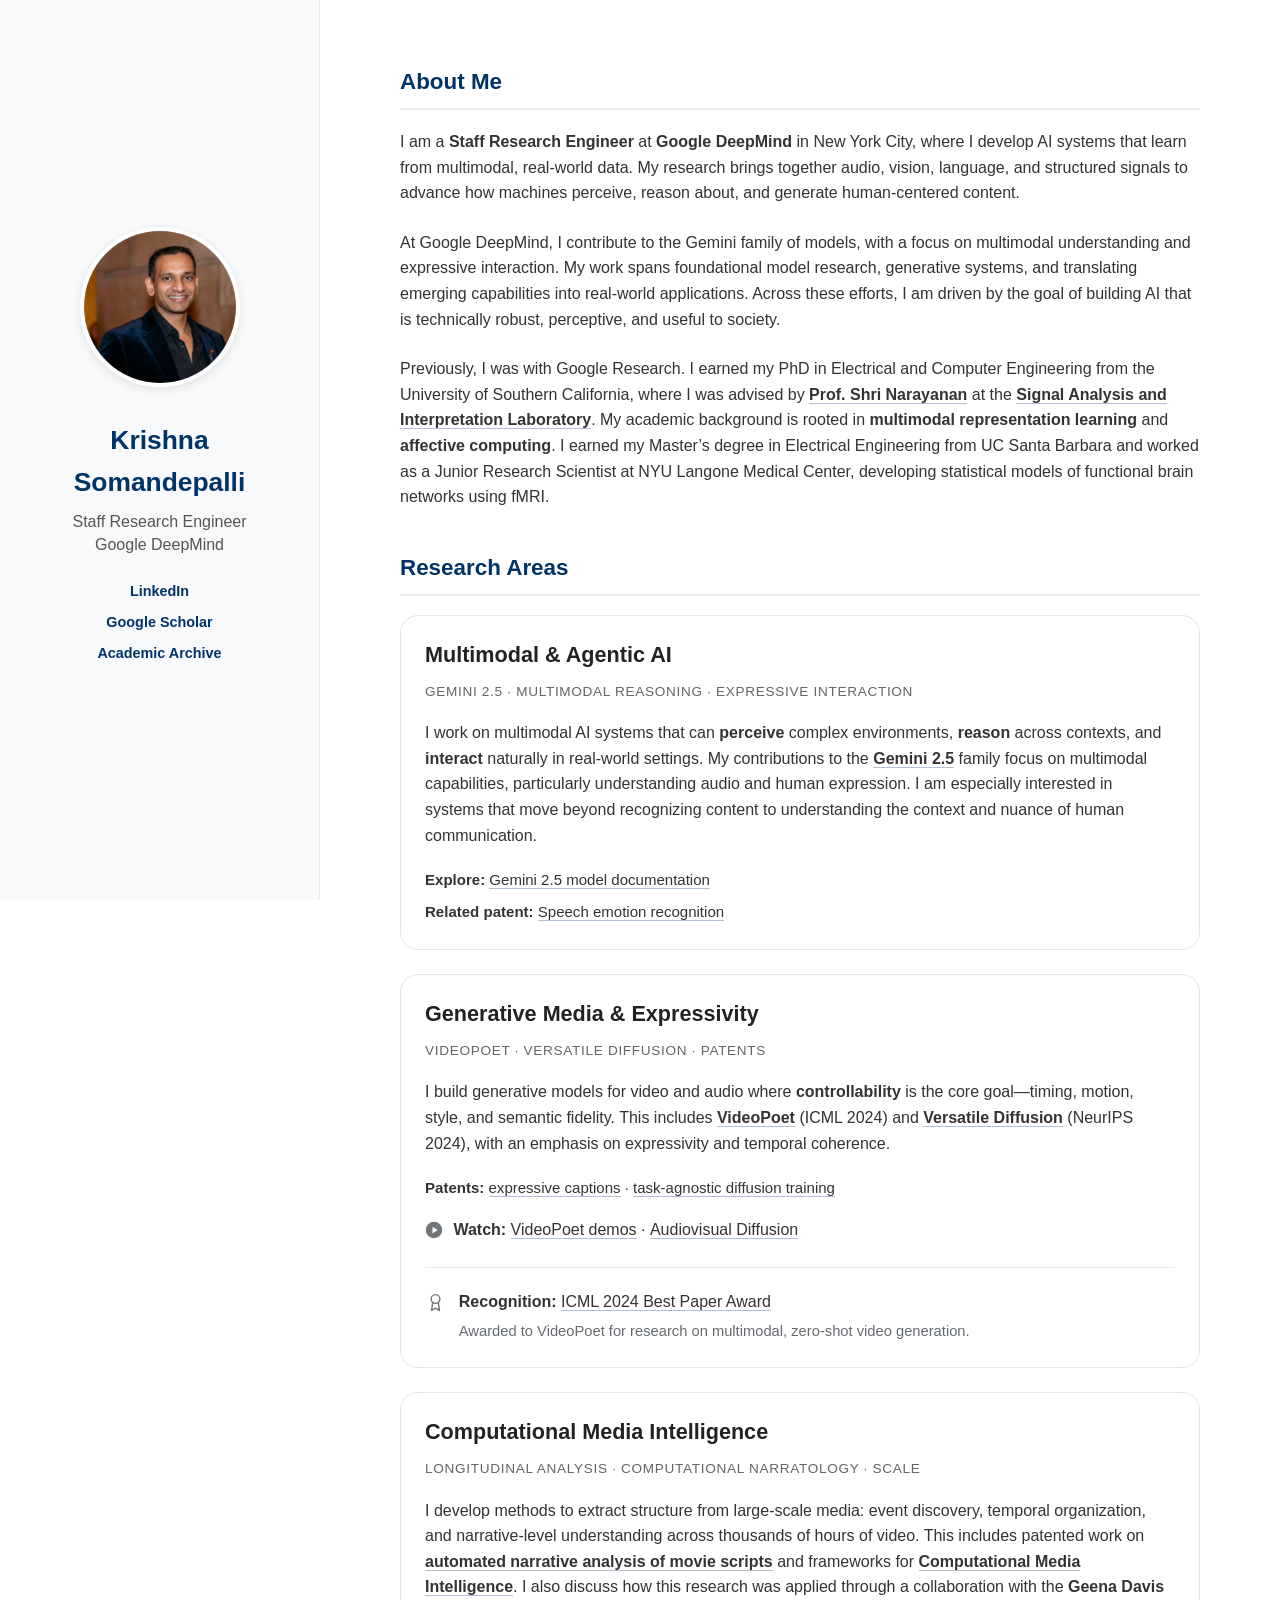
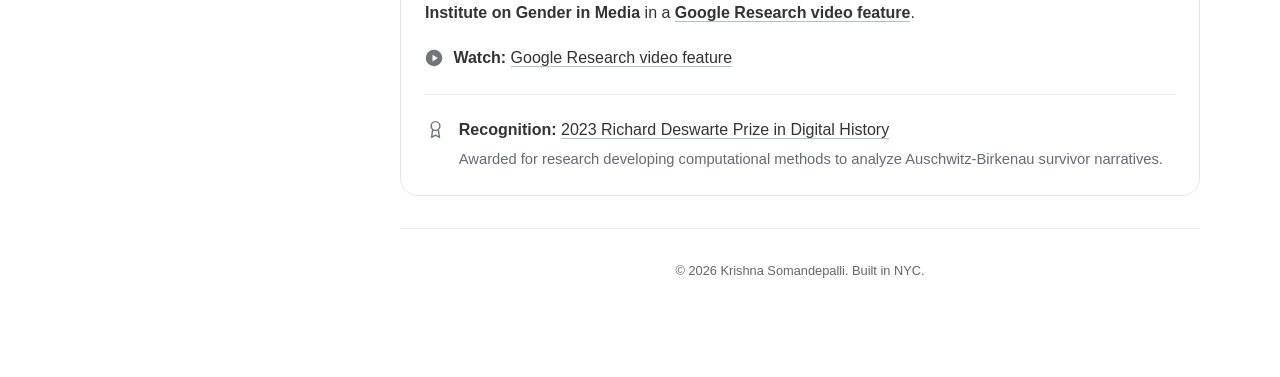
==== index.html @ b29ce189 "Fix mobile sidebar role and organization centering" ====
<!DOCTYPE html>
<html lang="en">
<head>
    <meta charset="UTF-8">
    <meta name="viewport" content="width=device-width, initial-scale=1.0">
    <meta name="description" content="Staff Research Engineer at Google DeepMind researching multimodal AI, expressive audio, generative media, and human-centered machine learning.">
    <link rel="canonical" href="https://krishnasomandepalli.com/">
    <meta property="og:title" content="Krishna Somandepalli | Staff Research Engineer, Google DeepMind">
    <meta property="og:description" content="Staff Research Engineer at Google DeepMind researching multimodal AI, expressive audio, generative media, and human-centered machine learning.">
    <meta property="og:image" content="https://krishnasomandepalli.com/IMG_2799.jpeg">
    <meta property="og:image:alt" content="Portrait of Krishna Somandepalli">
    <meta property="og:url" content="https://krishnasomandepalli.com/">
    <meta property="og:type" content="profile">
    <meta name="twitter:card" content="summary">
    <meta name="twitter:title" content="Krishna Somandepalli | Staff Research Engineer, Google DeepMind">
    <meta name="twitter:description" content="Research in multimodal AI, expressive audio, generative media, and human-centered machine learning.">
    <meta name="twitter:image" content="https://krishnasomandepalli.com/IMG_2799.jpeg">
    <meta name="theme-color" content="#003366">
    <link rel="icon" type="image/jpeg" href="IMG_2799.jpeg">
    <title>Krishna Somandepalli | Staff Research Engineer, Google DeepMind</title>
    <script type="application/ld+json">
    {
      "@context": "https://schema.org",
      "@type": "ProfilePage",
      "@id": "https://krishnasomandepalli.com/#profile",
      "url": "https://krishnasomandepalli.com/",
      "name": "Krishna Somandepalli — Research Profile",
      "description": "Research profile of Krishna Somandepalli, Staff Research Engineer at Google DeepMind.",
      "mainEntity": {
        "@type": "Person",
        "@id": "https://krishnasomandepalli.com/#krishna-somandepalli",
        "name": "Krishna Somandepalli",
        "givenName": "Krishna",
        "familyName": "Somandepalli",
        "honorificSuffix": "PhD",
        "jobTitle": "Staff Research Engineer",
        "worksFor": {
          "@type": "Organization",
          "name": "Google DeepMind",
          "url": "https://deepmind.google/"
        },
        "url": "https://krishnasomandepalli.com/",
        "image": "https://krishnasomandepalli.com/IMG_2799.jpeg",
        "description": "Staff Research Engineer at Google DeepMind working on multimodal AI, expressive interaction, generative media, and computational media intelligence.",
        "alumniOf": [
          {
            "@type": "CollegeOrUniversity",
            "name": "University of Southern California",
            "url": "https://www.usc.edu/"
          },
          {
            "@type": "CollegeOrUniversity",
            "name": "University of California, Santa Barbara",
            "url": "https://www.ucsb.edu/"
          }
        ],
        "knowsAbout": [
          "Multimodal AI",
          "Multimodal machine learning",
          "Affective computing",
          "Audio understanding",
          "Speech emotion recognition",
          "Generative video",
          "Audiovisual diffusion",
          "Computational media intelligence"
        ],
        "sameAs": [
          "https://www.linkedin.com/in/krishna-somandepalli-38827912/",
          "https://scholar.google.com/citations?user=ih4OLKoAAAAJ",
          "https://research.google/people/107003/",
          "https://sail.usc.edu/~somandep/"
        ]
      }
    }
    </script>
    <style>
    :root {
            /* BRANDING COLORS */
            --accent-color: #003366; /* Deep Navy (Primary) */
            --link-hover: #800020; /* Burgundy for hover */
            --bg-color: #ffffff;
            --text-color: #333333;
            --sidebar-bg: #f8f9fa; 
            --border-color: #e9ecef;
        }
        *, *::before, *::after { box-sizing: border-box; }

        body {
            background-color: var(--bg-color);
            font-family: -apple-system, BlinkMacSystemFont, "Segoe UI", Roboto, Helvetica, Arial, sans-serif;
            margin: 0;
            padding: 0;
            color: var(--text-color);
            line-height: 1.6;
        }

        /* LAYOUT: Two Columns (Sidebar + Main) */
        .wrapper {
            display: flex;
            min-height: 100vh;
            flex-direction: column;
        }

        /* SIDEBAR (Left) */
        .sidebar {
            background-color: var(--sidebar-bg);
            padding: 3rem 2rem;
            text-align: center;
            border-bottom: 1px solid var(--border-color);
        }

        .profile-pic {
            width: 180px;
            height: 180px;
            border-radius: 50%;
            object-fit: cover;
            border: 4px solid #fff;
            box-shadow: 0 2px 10px rgba(0,0,0,0.1);
            margin-bottom: 1.5rem;
        }

        .sidebar h1 {
            font-size: 1.65rem;
            margin: 0.5rem 0;
            color: var(--accent-color);
            font-weight: 700;
        }

        .sidebar .role-title {
            font-size: 1rem;
            font-weight: 500;
            color: #555;
            margin: 0 0 1.5rem 0;
            line-height: 1.4;
            text-align: center;
        }

        .contact-links a {
            display: block;
            margin-bottom: 0.5rem;
            color: var(--accent-color);
            text-decoration: none;
            font-weight: 600;
            font-size: 0.9rem;
        }

        .contact-links a:hover { text-decoration: underline; }

        /* MAIN CONTENT (Right) */
        .main-content {
            flex: 1;
            min-width: 0;
            width: 100%;
            padding: 3rem 2rem;
            max-width: 960px;
        }
        /* Understated links with burgundy interactive states */
        .main-content a {
            color: var(--text-color); /* Keeps text dark/readable */
            text-decoration: none;
            font-weight: 600;
            border-bottom: 1px solid rgba(0, 51, 102, 0.3); /* Subtle navy underline */
            transition: color 0.2s ease, border-color 0.2s ease, background-color 0.2s ease;
        }

        .main-content a:hover {
            color: var(--link-hover); /* Burgundy Text */
            border-bottom-color: var(--link-hover); /* Burgundy underline */
            background-color: rgba(128, 0, 32, 0.05); /* Very faint burgundy highlight */
        }

        /* Keep sidebar links clean (No underline by default) */
        .contact-links a {
            border-bottom: none; 
        }

        .contact-links a:hover { 
            color: var(--link-hover);
            text-decoration: underline; 
            background-color: transparent; /* No background box for sidebar */
        }
        
        .section-heading {
            color: var(--accent-color);
            border-bottom: 2px solid var(--border-color);
            padding-bottom: 0.5rem;
            margin: 2.5rem 0 1.2rem;
            font-size: 1.4rem;
        }

        .section-heading:first-child { margin-top: 0; }

        .main-content p { margin-bottom: 1.5rem; text-align: left; }

        /* Research portfolio: one restrained card system across all three areas */
        .research-area {
            box-sizing: border-box;
            padding: 1.5rem;
            margin-bottom: 1.5rem;
            background: #fff;
            border: 1px solid #e3e6ea;
            border-radius: 18px;
        }

        .area-title {
            font-weight: 700;
            color: #222;
            font-size: 1.35rem;
            line-height: 1.35;
            margin: 0 0 0.75rem;
        }

        .area-tags {
            color: #62666b;
            font-size: 0.85rem;
            font-weight: 500;
            text-transform: uppercase;
            letter-spacing: 0.05em;
            margin-bottom: 1.1rem;
        }

        .research-area > p {
            margin-top: 0;
            margin-bottom: 1.2rem;
        }

        .research-area .resource-links {
            line-height: 1.7;
            font-size: 0.94rem;
        }

        .research-area .resource-links > div + div { margin-top: 0.4rem; }

        .research-area .watch-row {
            display: flex;
            align-items: flex-start;
            gap: 0.65rem;
            margin-top: 1rem;
            line-height: 1.6;
        }

        .research-area .watch-icon {
            width: 18px;
            height: 18px;
            margin-top: 0.25rem;
            flex-shrink: 0;
            display: block;
        }

        .research-area .watch-icon circle { fill: #70757a; }
        .research-area .watch-icon path { fill: #ffffff; }

        .research-area .recognition {
            display: flex;
            align-items: flex-start;
            gap: 0.8rem;
            border-top: 1px solid var(--border-color);
            padding-top: 1.35rem;
            margin-top: 1.5rem;
        }

        .research-area .recognition-icon {
            flex-shrink: 0;
            width: 21px;
            height: 21px;
            margin-top: 0.15rem;
            fill: none;
            stroke: #72777d;
            stroke-width: 1.7;
            stroke-linecap: round;
            stroke-linejoin: round;
        }

        .research-area .recognition-description {
            margin: 0.35rem 0 0;
            font-size: 0.92rem;
            line-height: 1.55;
            color: #666b70;
            overflow-wrap: anywhere;
        }

        .research-area .watch-row a,
        .research-area .recognition a,
        .research-area .resource-links a {
            font-weight: 500;
        }

        @media (max-width: 599px) {
            .research-area {
                margin-left: -1.25rem;
                margin-right: -1.25rem;
                padding: 1.25rem;
            }
            .research-area .area-title { font-size: 1.2rem; }
        }

        /* Footer */
        .mobile-footer {
            text-align: center;
            padding: 2rem;
            font-size: 0.8rem;
            color: #666;
            margin-top: 2rem;
            border-top: 1px solid var(--border-color);
        }

        /* DESKTOP VIEW */
        @media (min-width: 900px) {
            .wrapper { flex-direction: row; }
            .sidebar {
                width: 320px;
                flex-shrink: 0;
                text-align: left;
                height: 100vh;
                position: sticky;
                top: 0;
                border-right: 1px solid var(--border-color);
                border-bottom: none;
                display: flex;
                flex-direction: column;
                justify-content: center;
            }
            .profile-pic {
                width: 160px;
                height: 160px;
                margin: 0 auto 1.5rem auto;
                display: block;
            }
            .sidebar h1, .sidebar .role-title, .contact-links { text-align: center; }
            .main-content { padding: 4rem 5rem; }
        }

        @media (min-width: 900px) and (max-width: 1150px) {
            .main-content { padding: 3rem 2.5rem; }
        }

        .main-content a:focus-visible,
        .contact-links a:focus-visible {
            outline: 2px solid var(--accent-color);
            outline-offset: 4px;
            border-radius: 2px;
        }

        @media (prefers-reduced-motion: reduce) {
            .main-content a { transition: none; }
        }
    </style>
</head>
<body>
<div class="wrapper">
    <aside class="sidebar">
        <img src="IMG_2799.jpeg" alt="Krishna Somandepalli" class="profile-pic" width="180" height="180" decoding="async" fetchpriority="high">
        <h1>Krishna Somandepalli</h1>
        <p class="role-title">Staff Research Engineer<br>Google DeepMind</p>
        <nav class="contact-links" aria-label="Professional profiles">
            <a href="https://www.linkedin.com/in/krishna-somandepalli-38827912" target="_blank" rel="noopener noreferrer">LinkedIn</a>
            <a href="https://scholar.google.com/citations?hl=en&amp;user=ih4OLKoAAAAJ&amp;view_op=list_works" target="_blank" rel="noopener noreferrer">Google Scholar</a>
            <a href="https://sail.usc.edu/~somandep/" target="_blank" rel="noopener noreferrer">Academic Archive</a>
        </nav>
    </aside>

    <main class="main-content">
        <h2 class="section-heading">About Me</h2>
        <p>
            I am a <strong>Staff Research Engineer</strong> at <strong>Google DeepMind</strong> in New York City, where I develop AI systems that learn from multimodal, real-world data. My research brings together audio, vision, language, and structured signals to advance how machines perceive, reason about, and generate human-centered content.
        </p>
        <p>
            At Google DeepMind, I contribute to the Gemini family of models, with a focus on multimodal understanding and expressive interaction. My work spans foundational model research, generative systems, and translating emerging capabilities into real-world applications. Across these efforts, I am driven by the goal of building AI that is technically robust, perceptive, and useful to society.
        </p>
        <p>
            Previously, I was with Google Research. I earned my PhD in Electrical and Computer Engineering from the University of Southern California, where I was advised by <a href="https://viterbi.usc.edu/directory/faculty/Narayanan/Shrikanth">Prof. Shri Narayanan</a> at the <a href="https://sail.usc.edu/">Signal Analysis and Interpretation Laboratory</a>. My academic background is rooted in <strong>multimodal representation learning</strong> and <strong>affective computing</strong>. I earned my Master’s degree in Electrical Engineering from UC Santa Barbara and worked as a Junior Research Scientist at NYU Langone Medical Center, developing statistical models of functional brain networks using fMRI.
        </p>

        <h2 class="section-heading">Research Areas</h2>
        <section class="research-area" aria-labelledby="multimodal-heading">
            <h3 class="area-title" id="multimodal-heading">Multimodal &amp; Agentic AI</h3>
            <div class="area-tags">Gemini 2.5 &middot; Multimodal Reasoning &middot; Expressive Interaction</div>
            <p>
                I work on multimodal AI systems that can <strong>perceive</strong> complex environments, <strong>reason</strong> across contexts, and <strong>interact</strong> naturally in real-world settings. My contributions to the <a href="https://arxiv.org/abs/2507.06261">Gemini 2.5</a> family focus on multimodal capabilities, particularly understanding audio and human expression. I am especially interested in systems that move beyond recognizing content to understanding the context and nuance of human communication.
            </p>
            <div class="resource-links">
                <div><strong>Explore:</strong> <a href="https://docs.cloud.google.com/vertex-ai/generative-ai/docs/models/gemini/2-5-pro">Gemini 2.5 model documentation</a></div>
                <div><strong>Related patent:</strong> <a href="https://patents.google.com/patent/US20250061917A1/en">Speech emotion recognition</a></div>
            </div>
        </section>

        <section class="research-area" aria-labelledby="generative-heading">
            <h3 class="area-title" id="generative-heading">Generative Media &amp; Expressivity</h3>
            <div class="area-tags">VideoPoet &middot; Versatile Diffusion &middot; Patents</div>
            <p>
                I build generative models for video and audio where <strong>controllability</strong> is the core goal—timing, motion, style, and semantic fidelity. This includes <a href="https://arxiv.org/abs/2312.14125">VideoPoet</a> (ICML 2024) and <a href="https://proceedings.neurips.cc/paper_files/paper/2024/file/15f4cefb0e143c7ad9d40e879b0a9d0c-Paper-Conference.pdf">Versatile Diffusion</a> (NeurIPS 2024), with an emphasis on expressivity and temporal coherence.
            </p>
            <div class="resource-links">
                <strong>Patents:</strong> <a href="https://patents.google.com/patent/US20250349298A1/en">expressive captions</a> &middot; <a href="https://patents.google.com/patent/US20250252305A1/en">task-agnostic diffusion training</a>
            </div>
            <div class="watch-row">
                <svg class="watch-icon" viewBox="0 0 24 24" aria-hidden="true" focusable="false">
                    <circle cx="12" cy="12" r="11"></circle>
                    <path d="M10 7.5 17 12l-7 4.5z"></path>
                </svg>
                <span><strong>Watch:</strong> <a href="https://sites.research.google/videopoet/">VideoPoet demos</a> &middot; <a href="https://avdit2024.github.io/">Audiovisual Diffusion</a></span>
            </div>
            <div class="recognition">
                <svg class="recognition-icon" viewBox="0 0 24 24" aria-hidden="true" focusable="false">
                    <circle cx="12" cy="8" r="5"></circle>
                    <path d="m8.8 12-1.3 9 4.5-2.5 4.5 2.5-1.3-9"></path>
                </svg>
                <div>
                    <strong>Recognition:</strong> <a href="https://icml.cc/virtual/2024/awards_detail">ICML 2024 Best Paper Award</a>
                    <p class="recognition-description">Awarded to VideoPoet for research on multimodal, zero-shot video generation.</p>
                </div>
            </div>
        </section>

        <section class="research-area" aria-labelledby="media-heading">
            <h3 class="area-title" id="media-heading">Computational Media Intelligence</h3>
            <div class="area-tags">Longitudinal Analysis &middot; Computational Narratology &middot; Scale</div>
            <p>
                I develop methods to extract structure from large-scale media: event discovery, temporal organization, and narrative-level understanding across thousands of hours of video. This includes patented work on <a href="https://patents.google.com/patent/US11775765B2/en">automated narrative analysis of movie scripts</a> and frameworks for <a href="https://ieeexplore.ieee.org/abstract/document/9319168">Computational Media Intelligence</a>. I also discuss how this research was applied through a collaboration with the <strong>Geena Davis Institute on Gender in Media</strong> in a <a href="https://youtu.be/2EDiHryKwwE">Google Research video feature</a>.
            </p>
            <div class="watch-row">
                <svg class="watch-icon" viewBox="0 0 24 24" aria-hidden="true" focusable="false">
                    <circle cx="12" cy="12" r="11"></circle>
                    <path d="M10 7.5 17 12l-7 4.5z"></path>
                </svg>
                <span><strong>Watch:</strong> <a href="https://youtu.be/2EDiHryKwwE">Google Research video feature</a></span>
            </div>
            <div class="recognition">
                <svg class="recognition-icon" viewBox="0 0 24 24" aria-hidden="true" focusable="false">
                    <circle cx="12" cy="8" r="5"></circle>
                    <path d="m8.8 12-1.3 9 4.5-2.5 4.5 2.5-1.3-9"></path>
                </svg>
                <div>
                    <strong>Recognition:</strong> <a href="https://ihrdighist.blogs.sas.ac.uk/2023/10/2023-richard-deswarte-prize-in-digital-history/">2023 Richard Deswarte Prize in Digital History</a>
                    <p class="recognition-description">Awarded for research developing computational methods to analyze Auschwitz-Birkenau survivor narratives.</p>
                </div>
            </div>
        </section>
        <footer class="mobile-footer">&copy; 2026 Krishna Somandepalli. Built in NYC.</footer>
    </main>
</div>
</body>
</html>
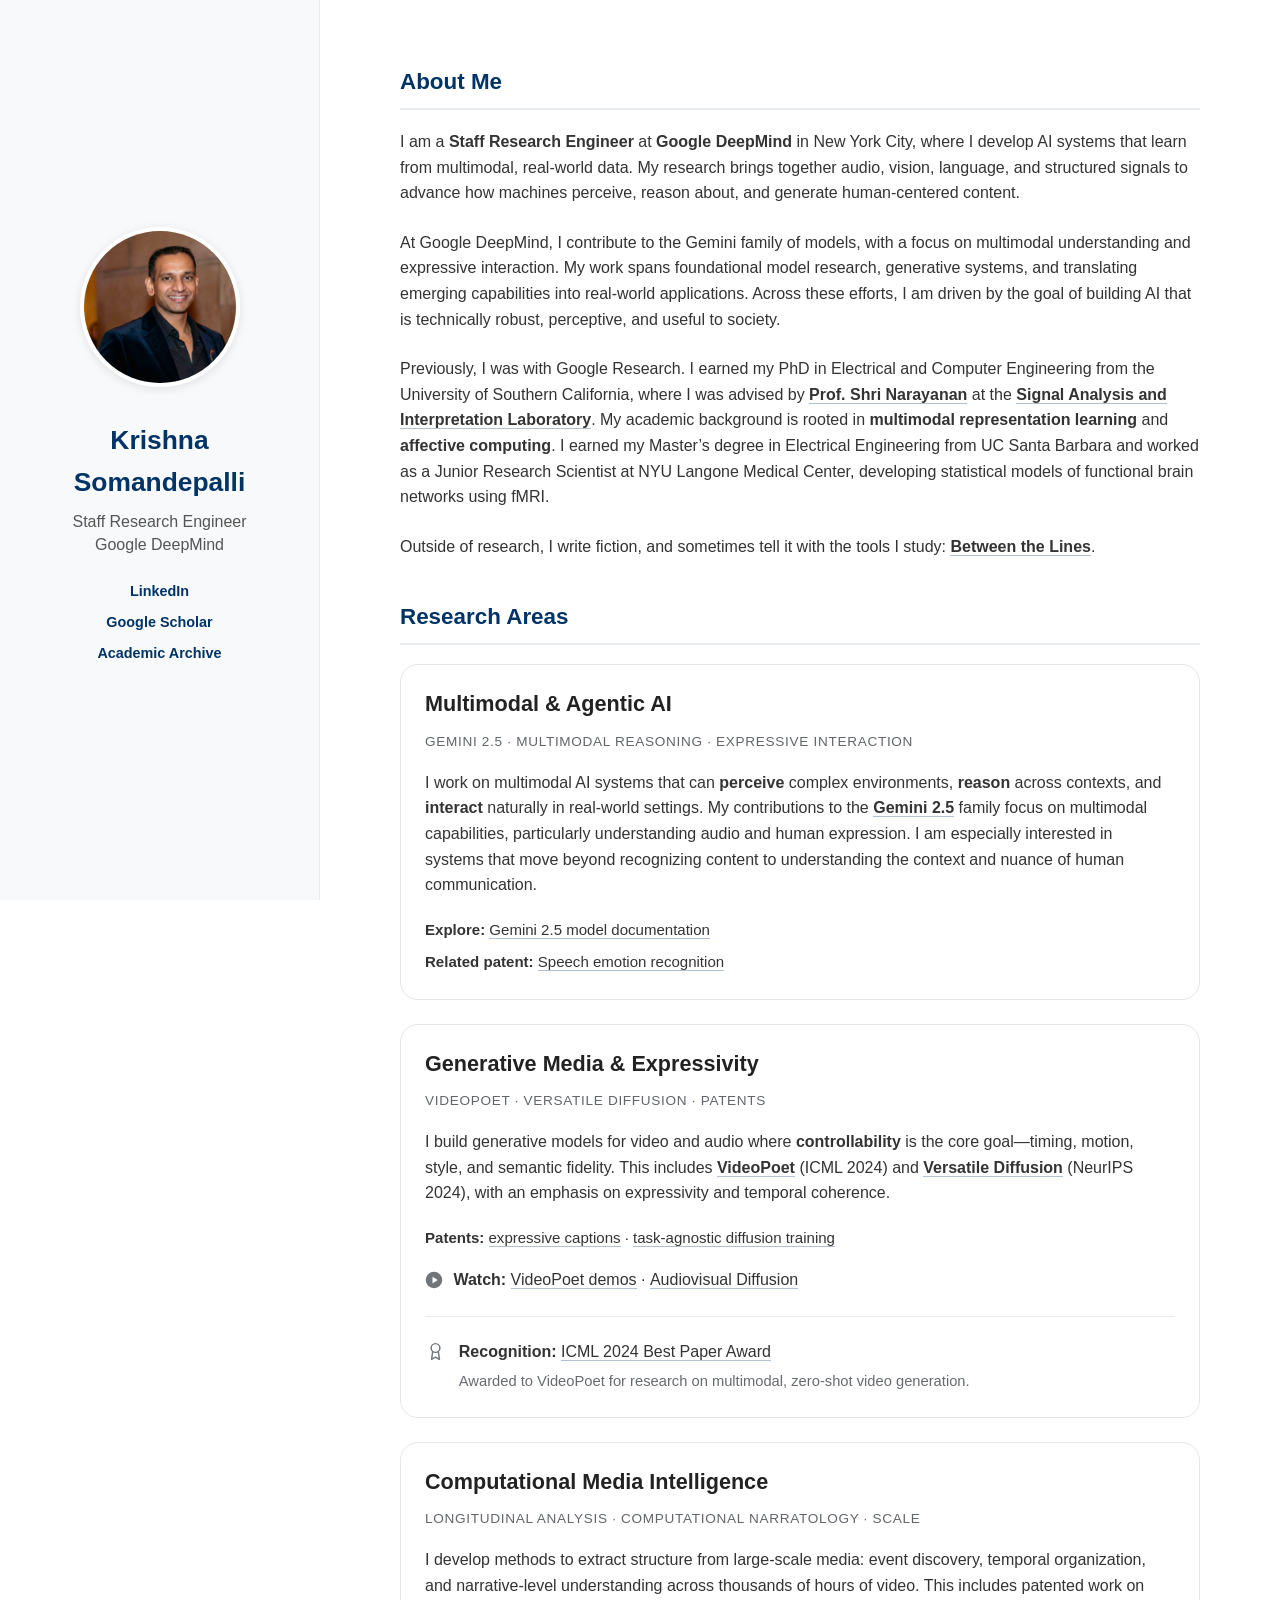
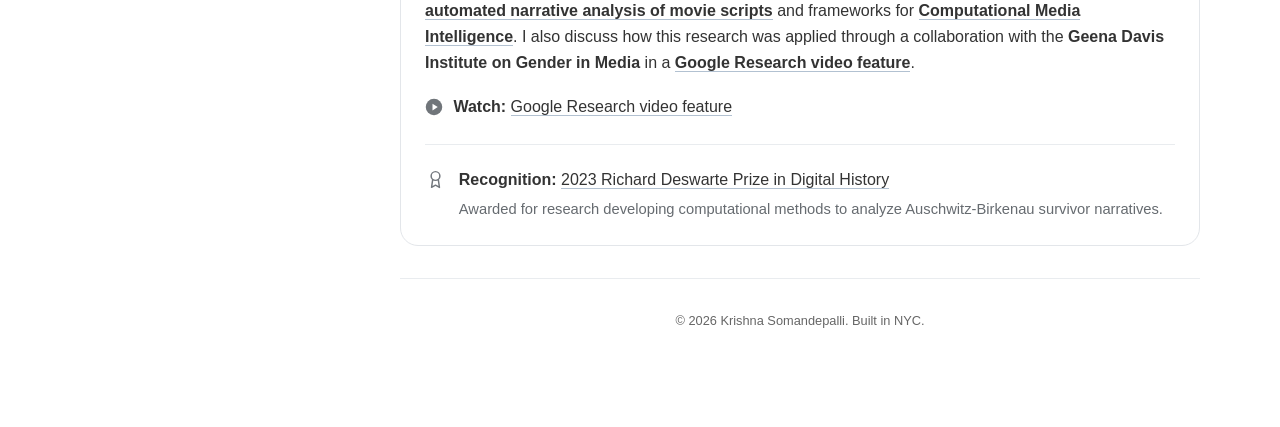
==== commit 24f71b99: "Link Between the Lines from About Me; make KALI indexable (canonical, sitemap) Co-Authored-By: Claud" ====
--- a/index.html
+++ b/index.html
@@ -370,6 +370,9 @@
         <p>
             Previously, I was with Google Research. I earned my PhD in Electrical and Computer Engineering from the University of Southern California, where I was advised by <a href="https://viterbi.usc.edu/directory/faculty/Narayanan/Shrikanth">Prof. Shri Narayanan</a> at the <a href="https://sail.usc.edu/">Signal Analysis and Interpretation Laboratory</a>. My academic background is rooted in <strong>multimodal representation learning</strong> and <strong>affective computing</strong>. I earned my Master’s degree in Electrical Engineering from UC Santa Barbara and worked as a Junior Research Scientist at NYU Langone Medical Center, developing statistical models of functional brain networks using fMRI.
         </p>
+        <p>
+            Outside of research, I write fiction, and sometimes tell it with the tools I study: <a href="/between-the-lines/kali/">Between the Lines</a>.
+        </p>
 
         <h2 class="section-heading">Research Areas</h2>
         <section class="research-area" aria-labelledby="multimodal-heading">
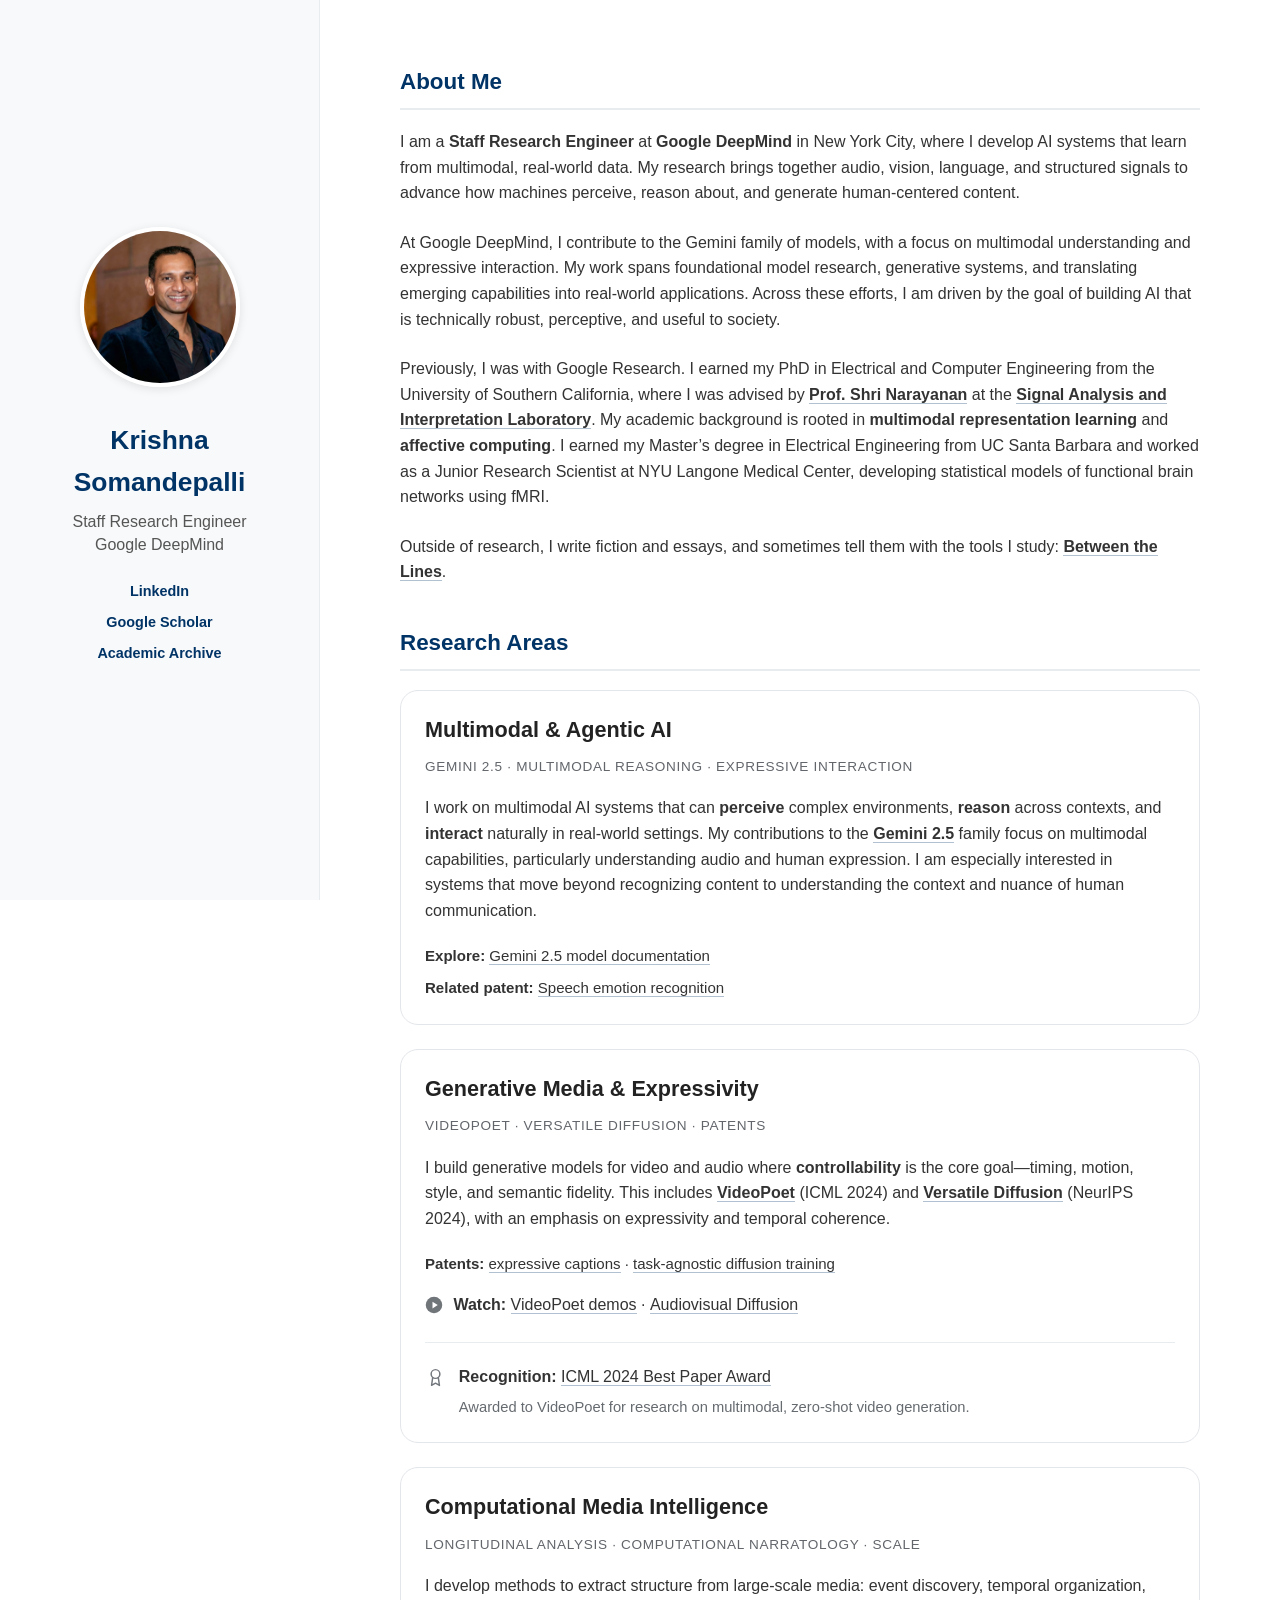
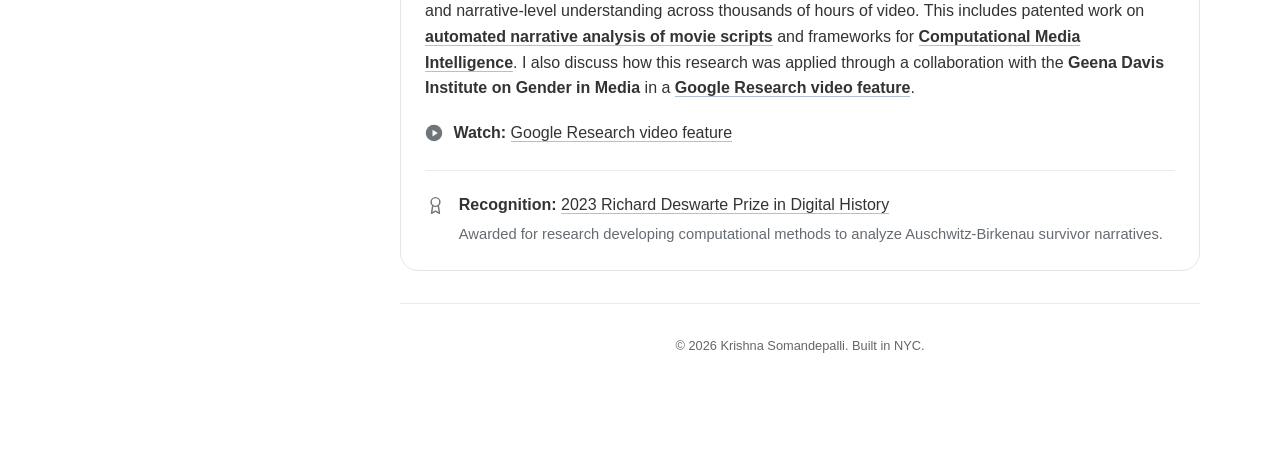
==== commit 65c317c1: "Slower typing (about 4 s); homepage: 'I write fiction and essays' Co-Authored-By: Claude Opus 5.5 <n" ====
--- a/index.html
+++ b/index.html
@@ -371,7 +371,7 @@
             Previously, I was with Google Research. I earned my PhD in Electrical and Computer Engineering from the University of Southern California, where I was advised by <a href="https://viterbi.usc.edu/directory/faculty/Narayanan/Shrikanth">Prof. Shri Narayanan</a> at the <a href="https://sail.usc.edu/">Signal Analysis and Interpretation Laboratory</a>. My academic background is rooted in <strong>multimodal representation learning</strong> and <strong>affective computing</strong>. I earned my Master’s degree in Electrical Engineering from UC Santa Barbara and worked as a Junior Research Scientist at NYU Langone Medical Center, developing statistical models of functional brain networks using fMRI.
         </p>
         <p>
-            Outside of research, I write fiction, and sometimes tell it with the tools I study: <a href="/between-the-lines/kali/">Between the Lines</a>.
+            Outside of research, I write fiction and essays, and sometimes tell them with the tools I study: <a href="/between-the-lines/">Between the Lines</a>.
         </p>
 
         <h2 class="section-heading">Research Areas</h2>
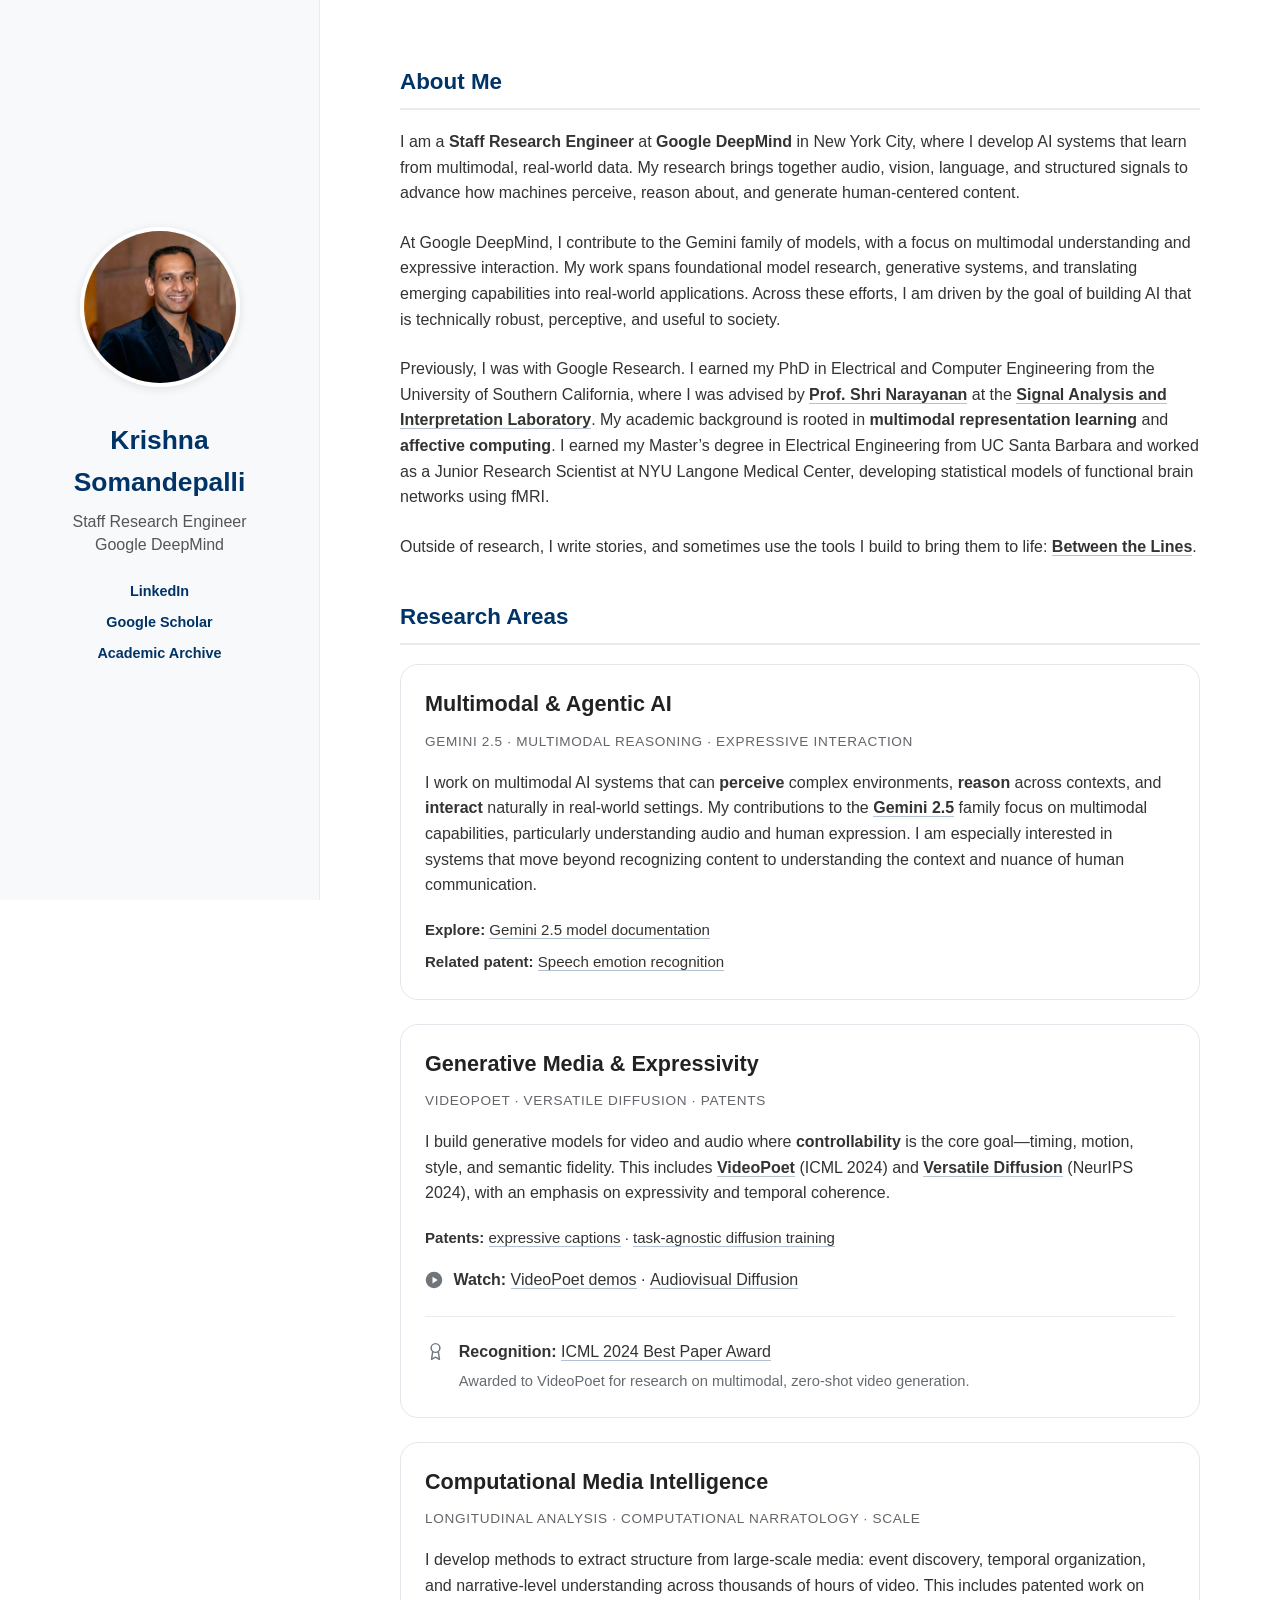
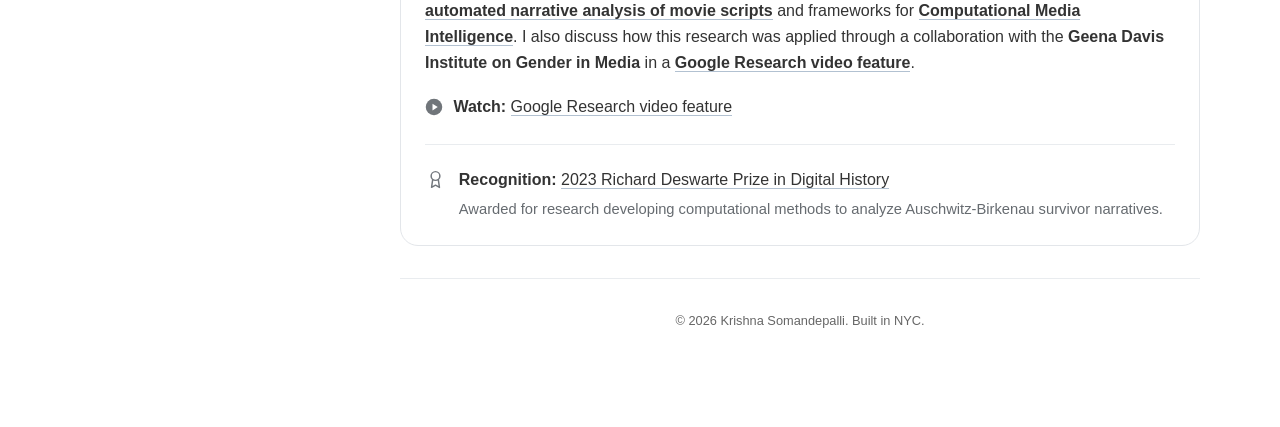
==== commit 87c860da: "Homepage: his line for Between the Lines Co-Authored-By: Claude Opus 5.5 <noreply@anthropic.com> Cla" ====
--- a/index.html
+++ b/index.html
@@ -371,7 +371,7 @@
             Previously, I was with Google Research. I earned my PhD in Electrical and Computer Engineering from the University of Southern California, where I was advised by <a href="https://viterbi.usc.edu/directory/faculty/Narayanan/Shrikanth">Prof. Shri Narayanan</a> at the <a href="https://sail.usc.edu/">Signal Analysis and Interpretation Laboratory</a>. My academic background is rooted in <strong>multimodal representation learning</strong> and <strong>affective computing</strong>. I earned my Master’s degree in Electrical Engineering from UC Santa Barbara and worked as a Junior Research Scientist at NYU Langone Medical Center, developing statistical models of functional brain networks using fMRI.
         </p>
         <p>
-            Outside of research, I write fiction and essays, and sometimes tell them with the tools I study: <a href="/between-the-lines/">Between the Lines</a>.
+            Outside of research, I write stories, and sometimes use the tools I build to bring them to life: <a href="/between-the-lines/">Between the Lines</a>.
         </p>
 
         <h2 class="section-heading">Research Areas</h2>
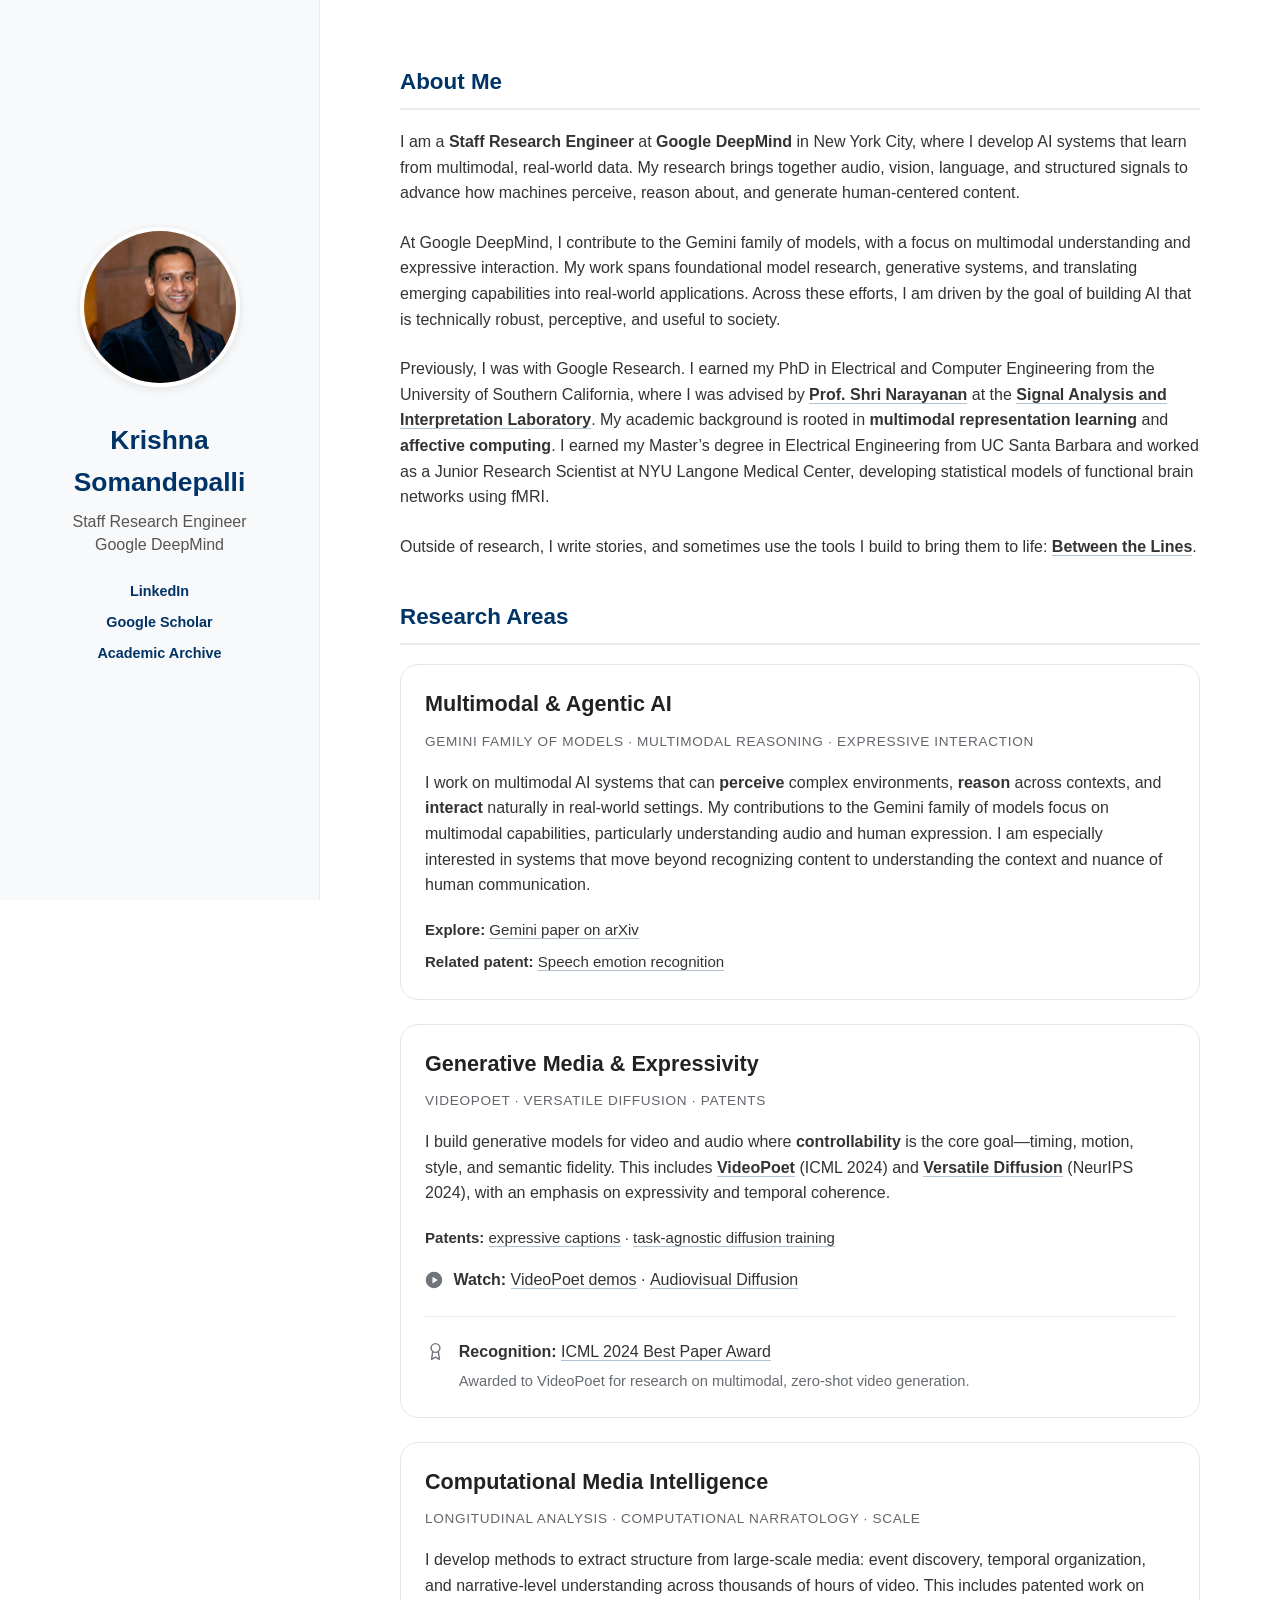
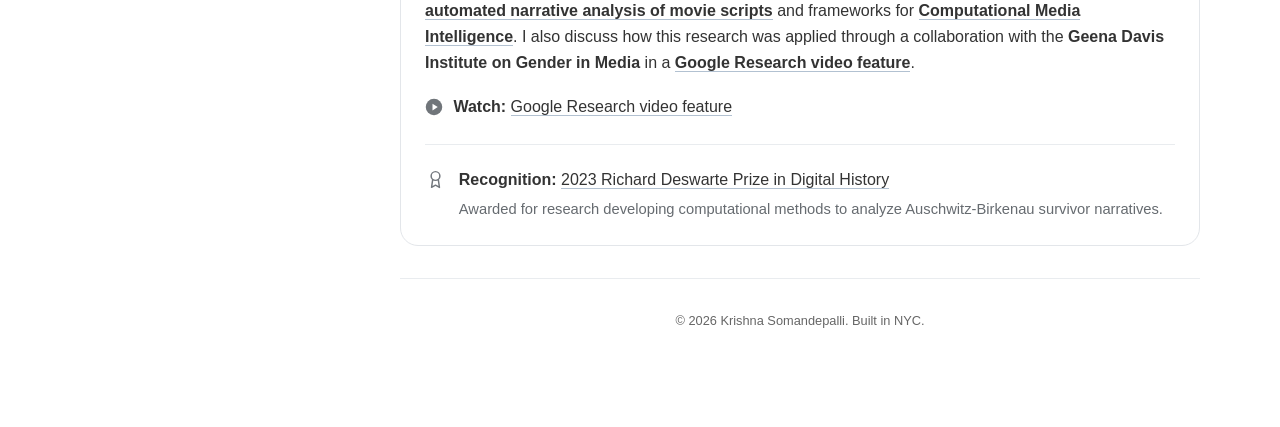
==== commit 23d1ec88: "Homepage: 'Gemini family of models'; Explore links the Gemini paper on arXiv Co-Authored-By: Claude " ====
--- a/index.html
+++ b/index.html
@@ -377,12 +377,12 @@
         <h2 class="section-heading">Research Areas</h2>
         <section class="research-area" aria-labelledby="multimodal-heading">
             <h3 class="area-title" id="multimodal-heading">Multimodal &amp; Agentic AI</h3>
-            <div class="area-tags">Gemini 2.5 &middot; Multimodal Reasoning &middot; Expressive Interaction</div>
+            <div class="area-tags">Gemini Family of Models &middot; Multimodal Reasoning &middot; Expressive Interaction</div>
             <p>
-                I work on multimodal AI systems that can <strong>perceive</strong> complex environments, <strong>reason</strong> across contexts, and <strong>interact</strong> naturally in real-world settings. My contributions to the <a href="https://arxiv.org/abs/2507.06261">Gemini 2.5</a> family focus on multimodal capabilities, particularly understanding audio and human expression. I am especially interested in systems that move beyond recognizing content to understanding the context and nuance of human communication.
+                I work on multimodal AI systems that can <strong>perceive</strong> complex environments, <strong>reason</strong> across contexts, and <strong>interact</strong> naturally in real-world settings. My contributions to the Gemini family of models focus on multimodal capabilities, particularly understanding audio and human expression. I am especially interested in systems that move beyond recognizing content to understanding the context and nuance of human communication.
             </p>
             <div class="resource-links">
-                <div><strong>Explore:</strong> <a href="https://docs.cloud.google.com/vertex-ai/generative-ai/docs/models/gemini/2-5-pro">Gemini 2.5 model documentation</a></div>
+                <div><strong>Explore:</strong> <a href="https://arxiv.org/abs/2507.06261">Gemini paper on arXiv</a></div>
                 <div><strong>Related patent:</strong> <a href="https://patents.google.com/patent/US20250061917A1/en">Speech emotion recognition</a></div>
             </div>
         </section>
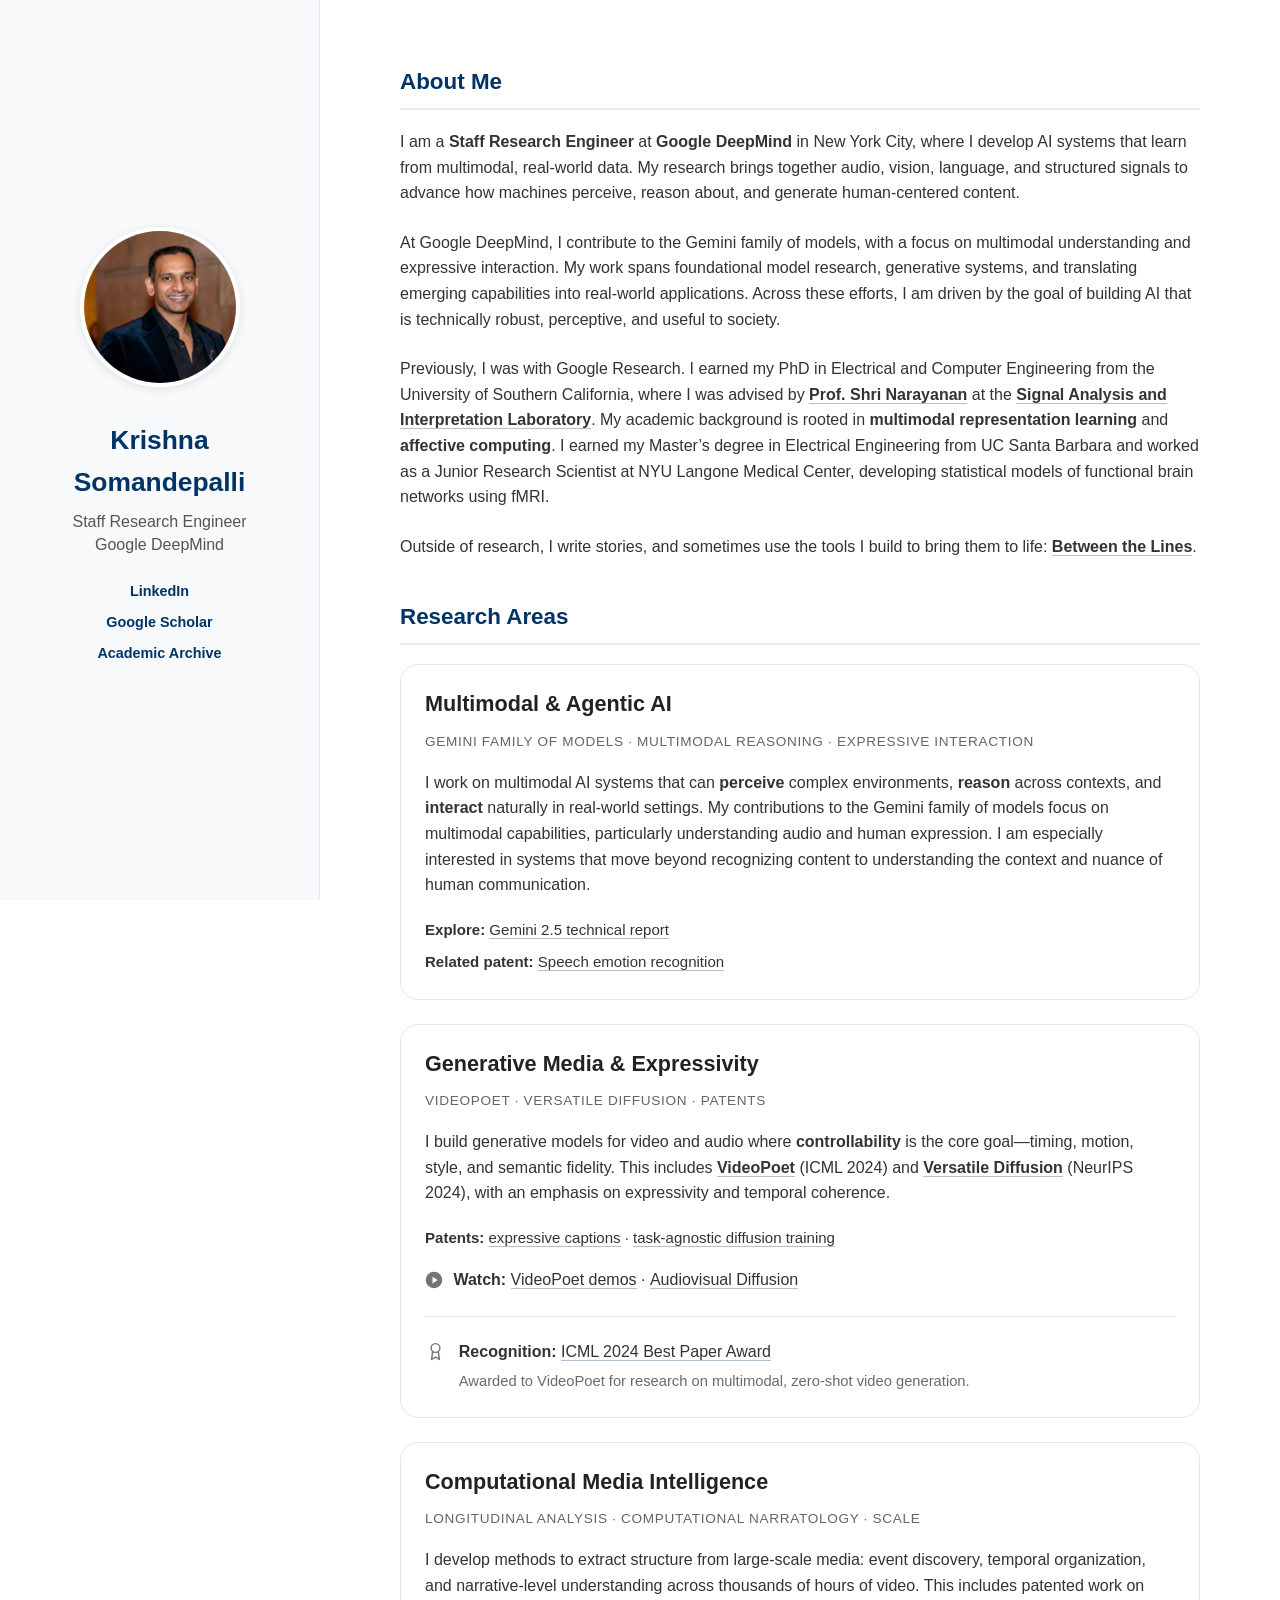
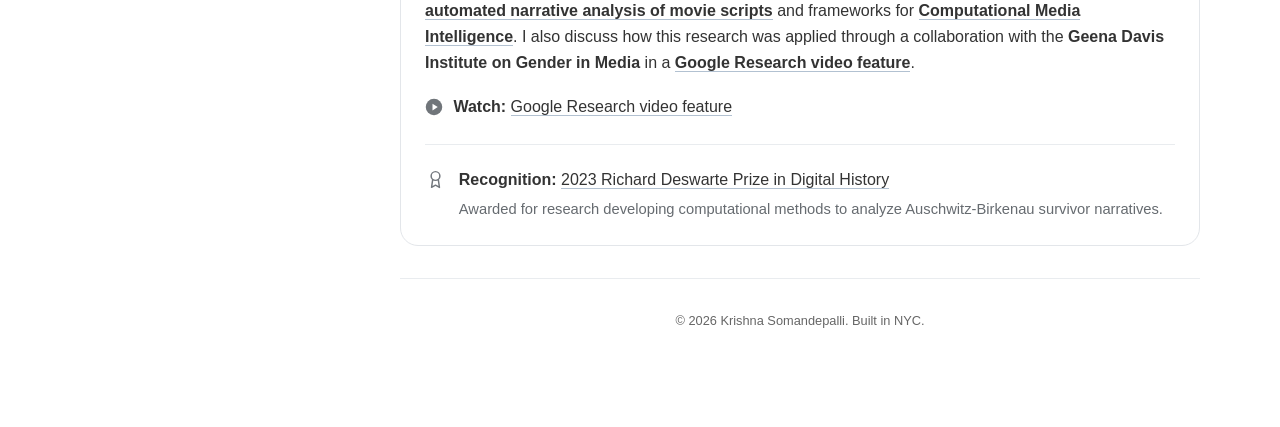
==== commit 8cb606ab: "Homepage: 'Gemini 2.5 technical report' Co-Authored-By: Claude Opus 5.5 <noreply@anthropic.com> Clau" ====
--- a/index.html
+++ b/index.html
@@ -382,7 +382,7 @@
                 I work on multimodal AI systems that can <strong>perceive</strong> complex environments, <strong>reason</strong> across contexts, and <strong>interact</strong> naturally in real-world settings. My contributions to the Gemini family of models focus on multimodal capabilities, particularly understanding audio and human expression. I am especially interested in systems that move beyond recognizing content to understanding the context and nuance of human communication.
             </p>
             <div class="resource-links">
-                <div><strong>Explore:</strong> <a href="https://arxiv.org/abs/2507.06261">Gemini paper on arXiv</a></div>
+                <div><strong>Explore:</strong> <a href="https://arxiv.org/abs/2507.06261">Gemini 2.5 technical report</a></div>
                 <div><strong>Related patent:</strong> <a href="https://patents.google.com/patent/US20250061917A1/en">Speech emotion recognition</a></div>
             </div>
         </section>
